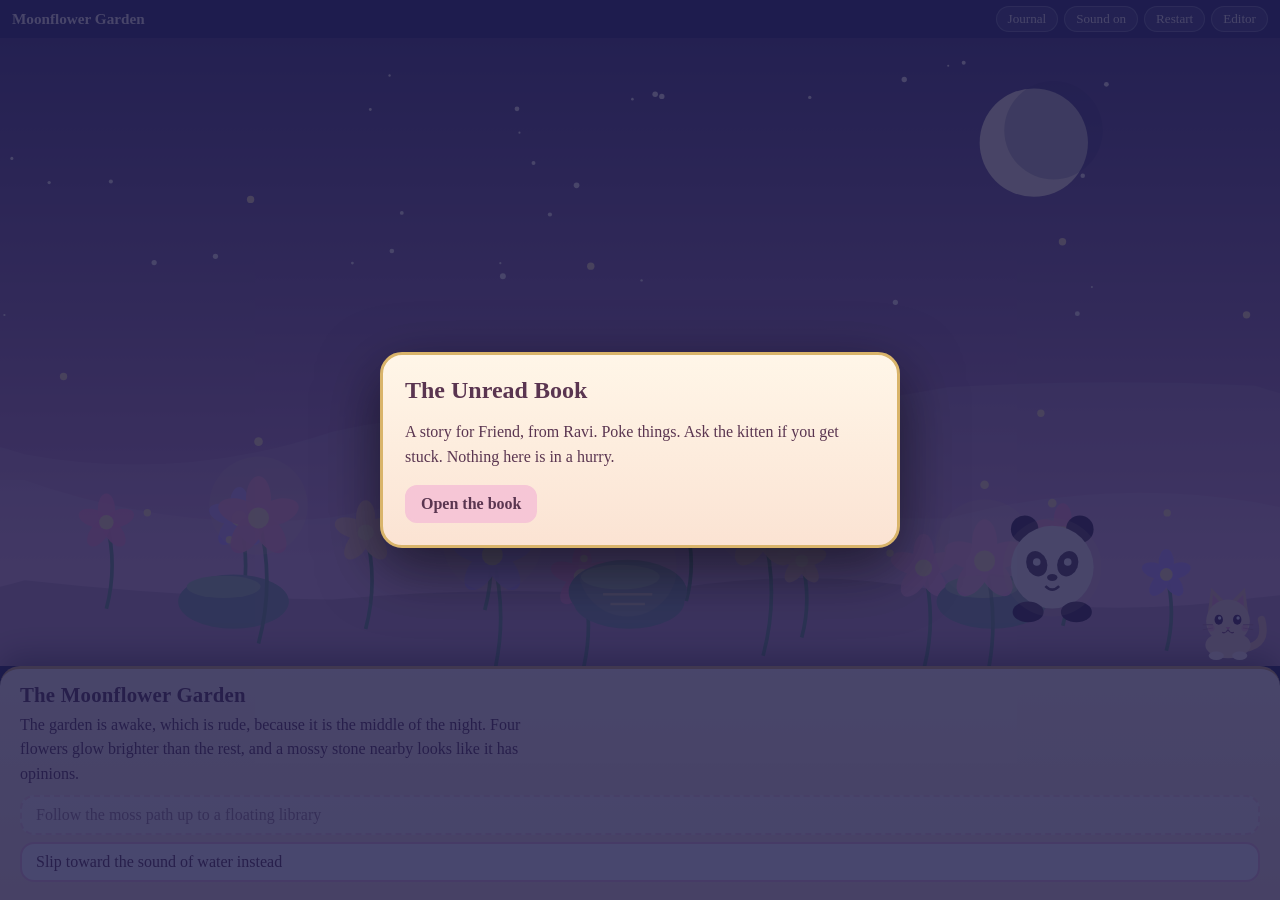
==== index.html @ 02d7fcb8 "Initial project upload" ====
<!doctype html>
<html lang="en">
<head>
<meta charset="utf-8">
<meta name="viewport" content="width=device-width,initial-scale=1,viewport-fit=cover">
<title>The Unread Book</title>
<link rel="stylesheet" href="style.css">
</head>
<body>
<div id="app">
  <div id="bar">
    <b id="wn"></b>
    <span><button id="bj">Journal</button><button id="bs">Sound on</button><button id="br">Restart</button><a href="editor.html">Editor</a></span>
  </div>
  <div id="scene">
    <div id="art"></div>
    <div id="kb" role="status"></div>
    <button id="kit" aria-label="Ask the kitten for a hint">
      <svg viewBox="0 0 100 100" aria-hidden="true">
        <g class="tail"><path d="M70 86Q98 82 90 52" stroke="#f1c9a5" stroke-width="9" fill="none" stroke-linecap="round"/></g>
        <g class="bd"><ellipse cx="50" cy="82" rx="27" ry="16" fill="#f7dcc0"/>
        <ellipse cx="36" cy="95" rx="9" ry="5" fill="#fff3e4"/><ellipse cx="64" cy="95" rx="9" ry="5" fill="#fff3e4"/></g>
        <path class="ear" d="M26 44L30 14L48 32ZM74 44L70 14L52 32Z" fill="#f1c9a5"/><path d="M31 36L32 22L41 32ZM69 36L68 22L59 32Z" fill="#f6a8c0"/>
        <circle cx="50" cy="54" r="26" fill="#f7dcc0"/>
        <g class="eye"><ellipse cx="39" cy="52" rx="5" ry="6" fill="#4a2c4f"/><circle class="pu" cx="40" cy="50" r="2" fill="#fff"/></g>
        <g class="eye"><ellipse cx="61" cy="52" rx="5" ry="6" fill="#4a2c4f"/><circle class="pu" cx="62" cy="50" r="2" fill="#fff"/></g>
        <path d="M47 61l3 3 3-3z" fill="#e88fb0"/><path d="M50 64q-3 5-7 3M50 64q3 5 7 3" stroke="#8a5a6e" fill="none" stroke-width="1.5"/>
        <path d="M20 58h12M20 64l12-2M80 58H68M80 64l-12-2" stroke="#b58a98" stroke-width="1.2"/>
        <circle cx="30" cy="62" r="4" fill="#f6a8c0" opacity=".6"/><circle cx="70" cy="62" r="4" fill="#f6a8c0" opacity=".6"/>
      </svg>
    </button>
  </div>
  <div id="panel">
    <h1 id="pt"></h1>
    <p id="px"></p>
    <p id="nar" aria-live="polite"></p>
    <div id="ch"></div>
  </div>
</div>
<div id="modal" hidden></div>
<div id="tr"></div>
<script src="story.js"></script>
<script src="engine.js"></script>
</body>
</html>
---- style.css ----
:root{--rose:#f6c6d6;--blush:#fde3ea;--cream:#fff6e8;--lav:#cdb8ee;--gold:#d9b46a;--ink:#5a3550;--night:#2b2a5e}
*{box-sizing:border-box}
html,body{height:100%;margin:0;overflow:hidden;background:var(--night);color:var(--ink);font-family:"Palatino Linotype",Palatino,"Book Antiqua",Georgia,serif}
button{font:inherit;color:inherit;cursor:pointer}
:focus-visible{outline:3px solid var(--gold);outline-offset:3px}
#app{height:100dvh;display:flex;flex-direction:column;position:relative}
#bar{display:flex;justify-content:space-between;align-items:center;gap:8px;padding:6px 12px;background:#2b2a5ecc;color:var(--cream);font-size:.95rem;z-index:5}
#bar span{display:flex;gap:6px;align-items:center}
#bar button,#bar a{background:#ffffff1f;border:1px solid #ffffff44;color:var(--cream);border-radius:999px;padding:4px 11px;font-size:.82rem;text-decoration:none}
#scene{flex:1;min-height:0;position:relative;overflow:hidden;background:linear-gradient(#2b2a5e,#d79ac0)}
#art,#art svg{position:absolute;inset:0;width:100%;height:100%}
#art svg{overflow:visible}
#panel{background:linear-gradient(var(--cream),#fbe3d3);border-top:3px solid var(--gold);border-radius:20px 20px 0 0;padding:14px 20px 18px;max-height:44vh;overflow:auto;box-shadow:0 -10px 30px #0006;position:relative;z-index:3}
#panel h1{margin:0 0 6px;font-size:1.3rem;font-weight:700;letter-spacing:.01em}
#px{margin:0 0 8px;line-height:1.55;max-width:68ch;animation:fadeup .8s both}
#nar{margin:6px 0;padding:8px 12px;border-left:4px solid var(--rose);background:#fff;border-radius:0 12px 12px 0;font-style:italic;min-height:0;white-space:pre-wrap}
#nar:empty{display:none}
#ch{display:flex;flex-direction:column;gap:7px;margin-top:8px}
.choice{text-align:left;background:#fff;border:2px solid var(--rose);border-radius:14px;padding:9px 14px;transition:transform .15s,border-color .15s}
.choice:hover{transform:translateX(4px);border-color:var(--gold)}
.choice.lock{opacity:.55;border-style:dashed}
/* objects */
.obj{cursor:pointer;outline:none}
.obj .g{transition:transform .3s,filter .3s;transform-box:fill-box;transform-origin:center}
.obj:hover .g,.obj:focus-visible .g{filter:drop-shadow(0 0 10px #ffe6a8);transform:scale(1.1)}
.obj .halo,.obj .cue{transform-box:fill-box;transform-origin:center}
.obj .cue{fill:#ffe6a8;animation:pulse 2.6s infinite}
.obj .halo{fill:#ffe6a8;opacity:.16;pointer-events:none;animation:halo 3s infinite ease-in-out}
.obj.used .cue,.obj.used .halo{display:none}
.obj.used .g{animation:bloom .8s}
.react .sw{animation-duration:.5s!important}
.react{animation:shake .5s}
/* ambient animation */
.tw{animation:tw 3s infinite ease-in-out}
.sw{transform-box:fill-box;transform-origin:50% 100%;animation:sway 4s infinite ease-in-out}
.bob{animation:bob 6s infinite ease-in-out}
.pg{animation:bob 5s infinite ease-in-out}
.ff{animation:ff 9s infinite ease-in-out}
.bf{transform-box:fill-box;transform-origin:center;animation:flap .5s infinite alternate ease-in-out}
.dd{transform-box:fill-box}
.bl{transform-box:fill-box;transform-origin:center;animation:blink 6s infinite}
.fs{animation:swim 7s infinite ease-in-out}
.rp{transform-box:fill-box;transform-origin:center;animation:rip 4s infinite}
.drift{animation:drift 30s infinite ease-in-out alternate}
.gl{animation:tw 2.4s infinite}
.tl{transform-box:fill-box;transform-origin:0 100%;animation:sway 3s infinite}
.peek{animation:peek 12s infinite ease-in-out}
/* kitten */
#kit{position:absolute;right:10px;bottom:6px;width:84px;height:84px;background:none;border:0;padding:0;z-index:4}
#kit svg{width:100%;height:100%;overflow:visible}
#kit .tail{transform-box:fill-box;transform-origin:0 100%;animation:sway 2.4s infinite ease-in-out}
#kit .bd{transform-box:fill-box;transform-origin:50% 100%;animation:breathe 3.4s infinite ease-in-out}
#kit .eye{transform-box:fill-box;transform-origin:center;animation:blink 5s infinite}
#kit .pu{transform:translate(var(--px,0),var(--py,0));transition:transform .2s}
#kit.sleep .eye{transform:scaleY(.12);animation:none}
#kit.sleep .tail{animation-duration:6s}
#kit.hop{animation:hop .6s}
#kit.happy .tail{animation-duration:.35s}
#kb{position:absolute;right:98px;bottom:18px;max-width:min(300px,62vw);background:#fff;border:2px solid var(--rose);border-radius:16px 16px 4px 16px;padding:9px 13px;font-size:.92rem;line-height:1.4;z-index:4;opacity:0;transform:translateY(8px);pointer-events:none;transition:.3s;box-shadow:0 6px 20px #0003}
#kb.on{opacity:1;transform:none}
/* modal */
#modal{position:fixed;inset:0;background:#1b1a4acc;display:flex;align-items:center;justify-content:center;z-index:20;padding:16px}
#modal[hidden]{display:none}
.card{background:linear-gradient(var(--cream),#fbe3d3);border:3px solid var(--gold);border-radius:22px;padding:22px;max-width:520px;width:100%;max-height:86vh;overflow:auto;box-shadow:0 20px 60px #0008;animation:fadeup .5s both}
.card h2{margin:0 0 10px}
.card p{line-height:1.55;white-space:pre-wrap}
.card input{width:100%;font:inherit;padding:10px;border:2px solid var(--rose);border-radius:12px;margin:6px 0}
.card .row{display:flex;gap:8px;flex-wrap:wrap;margin-top:8px}
.card button{background:#fff;border:2px solid var(--rose);border-radius:12px;padding:8px 14px}
.card button.pri{background:var(--rose);font-weight:700}
.card .pick{background:var(--blush)}
.shake{animation:shake .4s}
.cl{padding:5px 0;border-bottom:1px dashed var(--rose)}
#tr{position:fixed;inset:0;z-index:30;pointer-events:none;display:none}
#tr .pt{position:absolute;width:26px;height:14px;border-radius:70% 0 70% 0;opacity:.9}
#kit .ear{transform-box:fill-box;transform-origin:50% 100%}
#kit.twitch .ear{animation:twitch .3s 3}
#kit.stretch svg{animation:stretch 1.2s}
#kit.look .pu{transform:translate(-3px,-1px)}
#kit.walk{animation:walk 1.1s ease-out}
#kit[data-w=pond] .tail{animation-duration:.9s}
#kit[data-w=observatory] .eye{transform:scale(1.12)}
@keyframes twitch{50%{transform:rotate(-9deg)}}
@keyframes stretch{40%,60%{transform:scale(1.15,.85) translateY(6px)}}
@keyframes walk{from{transform:translateX(170px)}60%{transform:translateX(30px) translateY(-6px)}}
@keyframes halo{50%{opacity:.34;transform:scale(1.12)}}
@keyframes tw{50%{opacity:.25}}
@keyframes sway{50%{transform:rotate(4deg)}0%,100%{transform:rotate(-4deg)}}
@keyframes bob{50%{transform:translateY(-12px)}}
@keyframes ff{0%,100%{transform:translate(0,0)}33%{transform:translate(30px,-26px)}66%{transform:translate(-24px,-10px)}}
@keyframes flap{to{transform:scaleX(.55)}}
@keyframes blink{0%,92%,100%{transform:scaleY(1)}95%{transform:scaleY(.1)}}
@keyframes swim{50%{transform:translateX(70px) scaleX(1)}25%{transform:translateX(35px) rotate(4deg)}75%{transform:translateX(35px) rotate(-4deg)}}
@keyframes rip{0%{transform:scale(.3);opacity:.9}100%{transform:scale(2.2);opacity:0}}
@keyframes drift{to{transform:translateX(90px)}}
@keyframes peek{0%,60%,100%{transform:translateY(40px)}70%,90%{transform:none}}
@keyframes breathe{50%{transform:scaleY(1.04)}}
@keyframes hop{40%{transform:translateY(-22px)}}
@keyframes pulse{50%{opacity:.2;transform:translateY(-4px)}}
@keyframes bloom{40%{transform:scale(1.35)}}
@keyframes shake{25%{transform:translateX(-6px)}75%{transform:translateX(6px)}}
@keyframes fadeup{from{opacity:0;transform:translateY(10px)}}
@media(max-width:600px){#panel{padding:12px 14px 16px}#kit{width:70px;height:70px}#kb{right:auto;left:10px;bottom:auto;top:10px;max-width:calc(100% - 20px)}}
@media(prefers-reduced-motion:reduce){*,*::before,*::after{animation:none!important;transition:none!important}}
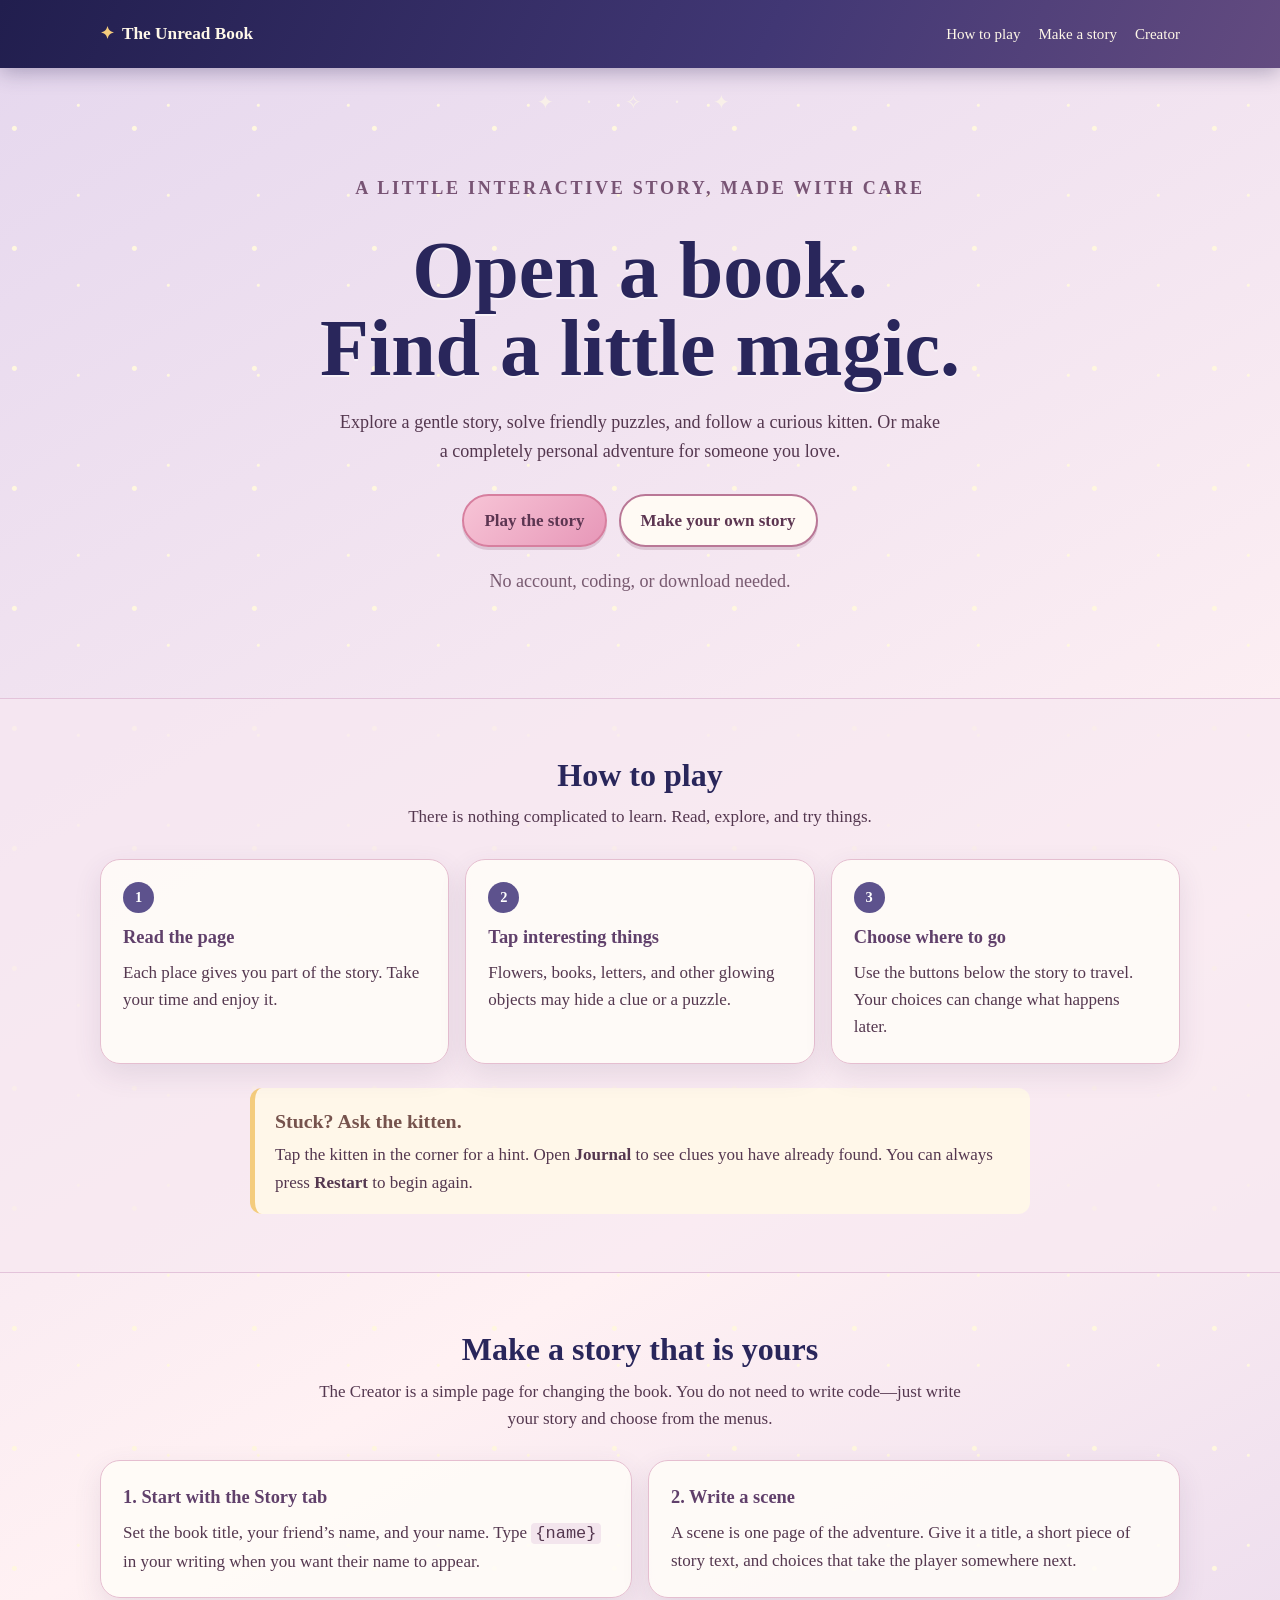
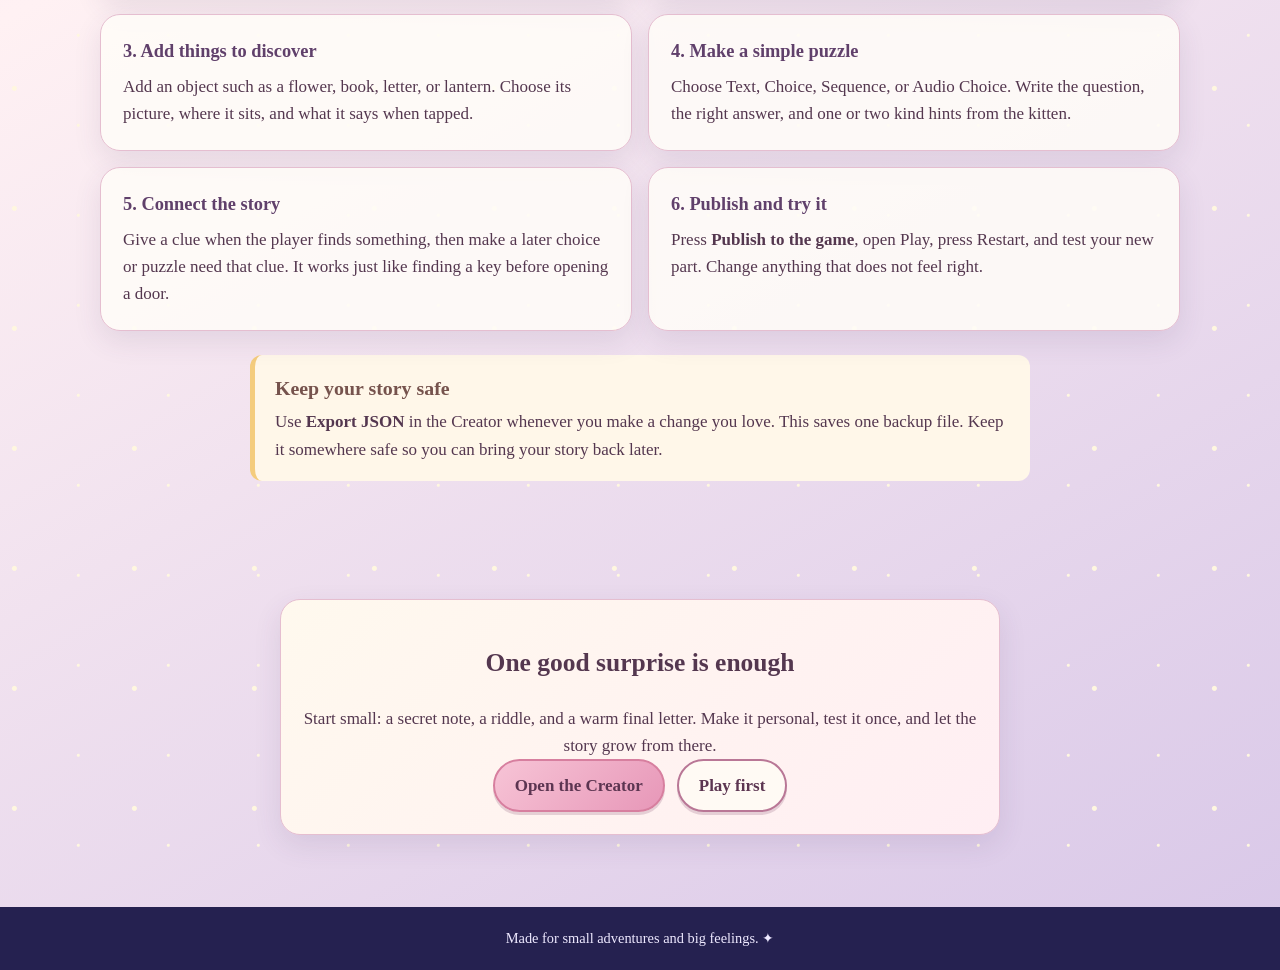
==== commit 5f4a6f48: "Add player and story creator landing guide" ====
--- a/index.html
+++ b/index.html
@@ -1,45 +1,11 @@
 <!doctype html>
-<html lang="en">
-<head>
-<meta charset="utf-8">
-<meta name="viewport" content="width=device-width,initial-scale=1,viewport-fit=cover">
-<title>The Unread Book</title>
-<link rel="stylesheet" href="style.css">
-</head>
+<html lang="en"><head><meta charset="utf-8"><meta name="viewport" content="width=device-width,initial-scale=1"><title>The Unread Book</title><link rel="stylesheet" href="landing.css"></head>
 <body>
-<div id="app">
-  <div id="bar">
-    <b id="wn"></b>
-    <span><button id="bj">Journal</button><button id="bs">Sound on</button><button id="br">Restart</button><a href="editor.html">Editor</a></span>
-  </div>
-  <div id="scene">
-    <div id="art"></div>
-    <div id="kb" role="status"></div>
-    <button id="kit" aria-label="Ask the kitten for a hint">
-      <svg viewBox="0 0 100 100" aria-hidden="true">
-        <g class="tail"><path d="M70 86Q98 82 90 52" stroke="#f1c9a5" stroke-width="9" fill="none" stroke-linecap="round"/></g>
-        <g class="bd"><ellipse cx="50" cy="82" rx="27" ry="16" fill="#f7dcc0"/>
-        <ellipse cx="36" cy="95" rx="9" ry="5" fill="#fff3e4"/><ellipse cx="64" cy="95" rx="9" ry="5" fill="#fff3e4"/></g>
-        <path class="ear" d="M26 44L30 14L48 32ZM74 44L70 14L52 32Z" fill="#f1c9a5"/><path d="M31 36L32 22L41 32ZM69 36L68 22L59 32Z" fill="#f6a8c0"/>
-        <circle cx="50" cy="54" r="26" fill="#f7dcc0"/>
-        <g class="eye"><ellipse cx="39" cy="52" rx="5" ry="6" fill="#4a2c4f"/><circle class="pu" cx="40" cy="50" r="2" fill="#fff"/></g>
-        <g class="eye"><ellipse cx="61" cy="52" rx="5" ry="6" fill="#4a2c4f"/><circle class="pu" cx="62" cy="50" r="2" fill="#fff"/></g>
-        <path d="M47 61l3 3 3-3z" fill="#e88fb0"/><path d="M50 64q-3 5-7 3M50 64q3 5 7 3" stroke="#8a5a6e" fill="none" stroke-width="1.5"/>
-        <path d="M20 58h12M20 64l12-2M80 58H68M80 64l-12-2" stroke="#b58a98" stroke-width="1.2"/>
-        <circle cx="30" cy="62" r="4" fill="#f6a8c0" opacity=".6"/><circle cx="70" cy="62" r="4" fill="#f6a8c0" opacity=".6"/>
-      </svg>
-    </button>
-  </div>
-  <div id="panel">
-    <h1 id="pt"></h1>
-    <p id="px"></p>
-    <p id="nar" aria-live="polite"></p>
-    <div id="ch"></div>
-  </div>
-</div>
-<div id="modal" hidden></div>
-<div id="tr"></div>
-<script src="story.js"></script>
-<script src="engine.js"></script>
-</body>
-</html>
+<header class="top"><nav class="nav wrap"><a class="brand" href="index.html">The Unread Book</a><div class="navlinks"><a href="#play">How to play</a><a href="#create">Make a story</a><a href="editor.html">Creator</a></div></nav></header>
+<main>
+<section class="hero wrap"><p class="eyebrow">A little interactive story, made with care</p><h1>Open a book.<br>Find a little magic.</h1><p>Explore a gentle story, solve friendly puzzles, and follow a curious kitten. Or make a completely personal adventure for someone you love.</p><div class="actions"><a class="btn primary" href="play.html">Play the story</a><a class="btn" href="editor.html">Make your own story</a></div><p class="hero-note">No account, coding, or download needed.</p></section>
+<section class="section tint" id="play"><div class="wrap"><h2>How to play</h2><p class="intro">There is nothing complicated to learn. Read, explore, and try things.</p><div class="steps"><article class="card"><span class="number">1</span><h3>Read the page</h3><p>Each place gives you part of the story. Take your time and enjoy it.</p></article><article class="card"><span class="number">2</span><h3>Tap interesting things</h3><p>Flowers, books, letters, and other glowing objects may hide a clue or a puzzle.</p></article><article class="card"><span class="number">3</span><h3>Choose where to go</h3><p>Use the buttons below the story to travel. Your choices can change what happens later.</p></article></div><div class="how"><h3>Stuck? Ask the kitten.</h3><p>Tap the kitten in the corner for a hint. Open <strong>Journal</strong> to see clues you have already found. You can always press <strong>Restart</strong> to begin again.</p></div></div></section>
+<section class="section" id="create"><div class="wrap"><h2>Make a story that is yours</h2><p class="intro">The Creator is a simple page for changing the book. You do not need to write code—just write your story and choose from the menus.</p><div class="cards"><article class="card"><h3>1. Start with the Story tab</h3><p>Set the book title, your friend’s name, and your name. Type <code>{name}</code> in your writing when you want their name to appear.</p></article><article class="card"><h3>2. Write a scene</h3><p>A scene is one page of the adventure. Give it a title, a short piece of story text, and choices that take the player somewhere next.</p></article><article class="card"><h3>3. Add things to discover</h3><p>Add an object such as a flower, book, letter, or lantern. Choose its picture, where it sits, and what it says when tapped.</p></article><article class="card"><h3>4. Make a simple puzzle</h3><p>Choose Text, Choice, Sequence, or Audio Choice. Write the question, the right answer, and one or two kind hints from the kitten.</p></article><article class="card"><h3>5. Connect the story</h3><p>Give a clue when the player finds something, then make a later choice or puzzle need that clue. It works just like finding a key before opening a door.</p></article><article class="card"><h3>6. Publish and try it</h3><p>Press <strong>Publish to the game</strong>, open Play, press Restart, and test your new part. Change anything that does not feel right.</p></article></div><div class="how"><h3>Keep your story safe</h3><p>Use <strong>Export JSON</strong> in the Creator whenever you make a change you love. This saves one backup file. Keep it somewhere safe so you can bring your story back later.</p></div></div></section>
+<section class="callout"><div class="wrap"><div class="card"><h2>One good surprise is enough</h2><p>Start small: a secret note, a riddle, and a warm final letter. Make it personal, test it once, and let the story grow from there.</p><p class="actions"><a class="btn primary" href="editor.html">Open the Creator</a><a class="btn" href="play.html">Play first</a></p></div></div></section>
+</main><footer>Made for small adventures and big feelings. ✦</footer>
+</body></html>
--- a/landing.css
+++ b/landing.css
@@ -0,0 +1 @@
+:root{--night:#29265b;--violet:#5a4d8a;--ink:#54374f;--cream:#fff9ed;--blush:#f9dce7;--rose:#e89db8;--gold:#f4cc7d;--lav:#e6daf4}*{box-sizing:border-box}html{scroll-behavior:smooth}body{margin:0;color:var(--ink);font:17px/1.6 Georgia,"Times New Roman",serif;background:radial-gradient(circle at 12% 7%,#fff7df 0 2px,transparent 3px),radial-gradient(circle at 87% 17%,#fff7df 0 1px,transparent 2px),linear-gradient(150deg,#e5d7ee,#fff1f3 49%,#d8c7e8);background-size:120px 120px,90px 90px,auto}.wrap{width:min(1080px,calc(100% - 32px));margin:auto}.top{background:linear-gradient(115deg,#211e4e,#413774 60%,#634b80);color:var(--cream);box-shadow:0 4px 20px #2d265455}.nav{min-height:68px;display:flex;gap:18px;align-items:center;justify-content:space-between}.brand{color:#fff8e8;text-decoration:none;font-size:1.08rem;font-weight:bold}.brand::before{content:"✦";color:var(--gold);margin-right:8px}.navlinks{display:flex;gap:18px;align-items:center}.navlinks a{color:#fff8e8;text-decoration:none;font-size:.94rem}.navlinks a:hover{text-decoration:underline}.hero{padding:86px 0 74px;text-align:center;position:relative;overflow:hidden}.hero::before{content:"✦  ·  ✧  ·  ✦";position:absolute;top:18px;left:0;right:0;color:#fff9e6aa;letter-spacing:14px;font-size:1.25rem}.eyebrow{font-size:.85rem;font-weight:bold;text-transform:uppercase;letter-spacing:.15em;color:#785474;margin:0 0 10px}.hero h1{font-size:clamp(2.6rem,8vw,5rem);line-height:.98;margin:0;color:var(--night);text-shadow:0 2px #fff8}.hero p{width:min(610px,100%);margin:20px auto 28px;font-size:1.13rem}.actions{display:flex;gap:12px;justify-content:center;flex-wrap:wrap}.btn{display:inline-block;border:2px solid #b97796;background:#fffaf4;border-radius:999px;padding:11px 20px;color:#5c3551;text-decoration:none;font-weight:bold;box-shadow:0 3px 0 #97637f40;transition:.18s}.btn:hover{transform:translateY(-2px);box-shadow:0 7px 16px #59365633}.btn.primary{background:linear-gradient(135deg,#f7c4d6,#e797b8);border-color:#d77f9f}.hero-note{margin:22px 0 0;font-size:.91rem;color:#785a70}.section{padding:58px 0}.section h2{text-align:center;font-size:2rem;line-height:1.15;margin:0 0 10px;color:var(--night)}.intro{text-align:center;max-width:660px;margin:0 auto 28px}.steps,.cards{display:grid;gap:16px}.steps{grid-template-columns:repeat(3,1fr)}.cards{grid-template-columns:repeat(2,1fr)}.card{background:#fffdf9db;border:1px solid #e5bed0;border-radius:20px;padding:22px;box-shadow:0 10px 28px #4a33611c}.card h3{color:#60406b;margin:0 0 7px;font-size:1.15rem}.card p{margin:0}.number{display:inline-grid;place-items:center;width:31px;height:31px;margin-bottom:10px;border-radius:50%;background:#5d528d;color:#fff;font-size:.9rem;font-weight:bold}.tint{background:#f7e9f1a8;border-block:1px solid #e3c3da}.how{background:#fff7e9;border-left:5px solid var(--gold);border-radius:12px;padding:18px 20px;max-width:780px;margin:24px auto 0}.how h3{margin:0 0 4px;color:#76534d}.how p{margin:0}.callout{padding:60px 0 72px;text-align:center}.callout .card{max-width:720px;margin:auto;background:linear-gradient(135deg,#fff9ee,#ffeef3)}footer{background:#252150;color:#eee9ff;text-align:center;padding:20px;font-size:.9rem}code{background:#f3e5ed;padding:1px 4px;border-radius:4px}@media(max-width:680px){body{font-size:16px}.nav{min-height:62px}.navlinks{gap:12px}.hero{padding:64px 0 55px}.hero::before{display:none}.steps,.cards{grid-template-columns:1fr}.section{padding:42px 0}.card{padding:18px}.navlinks a:last-child{display:none}}
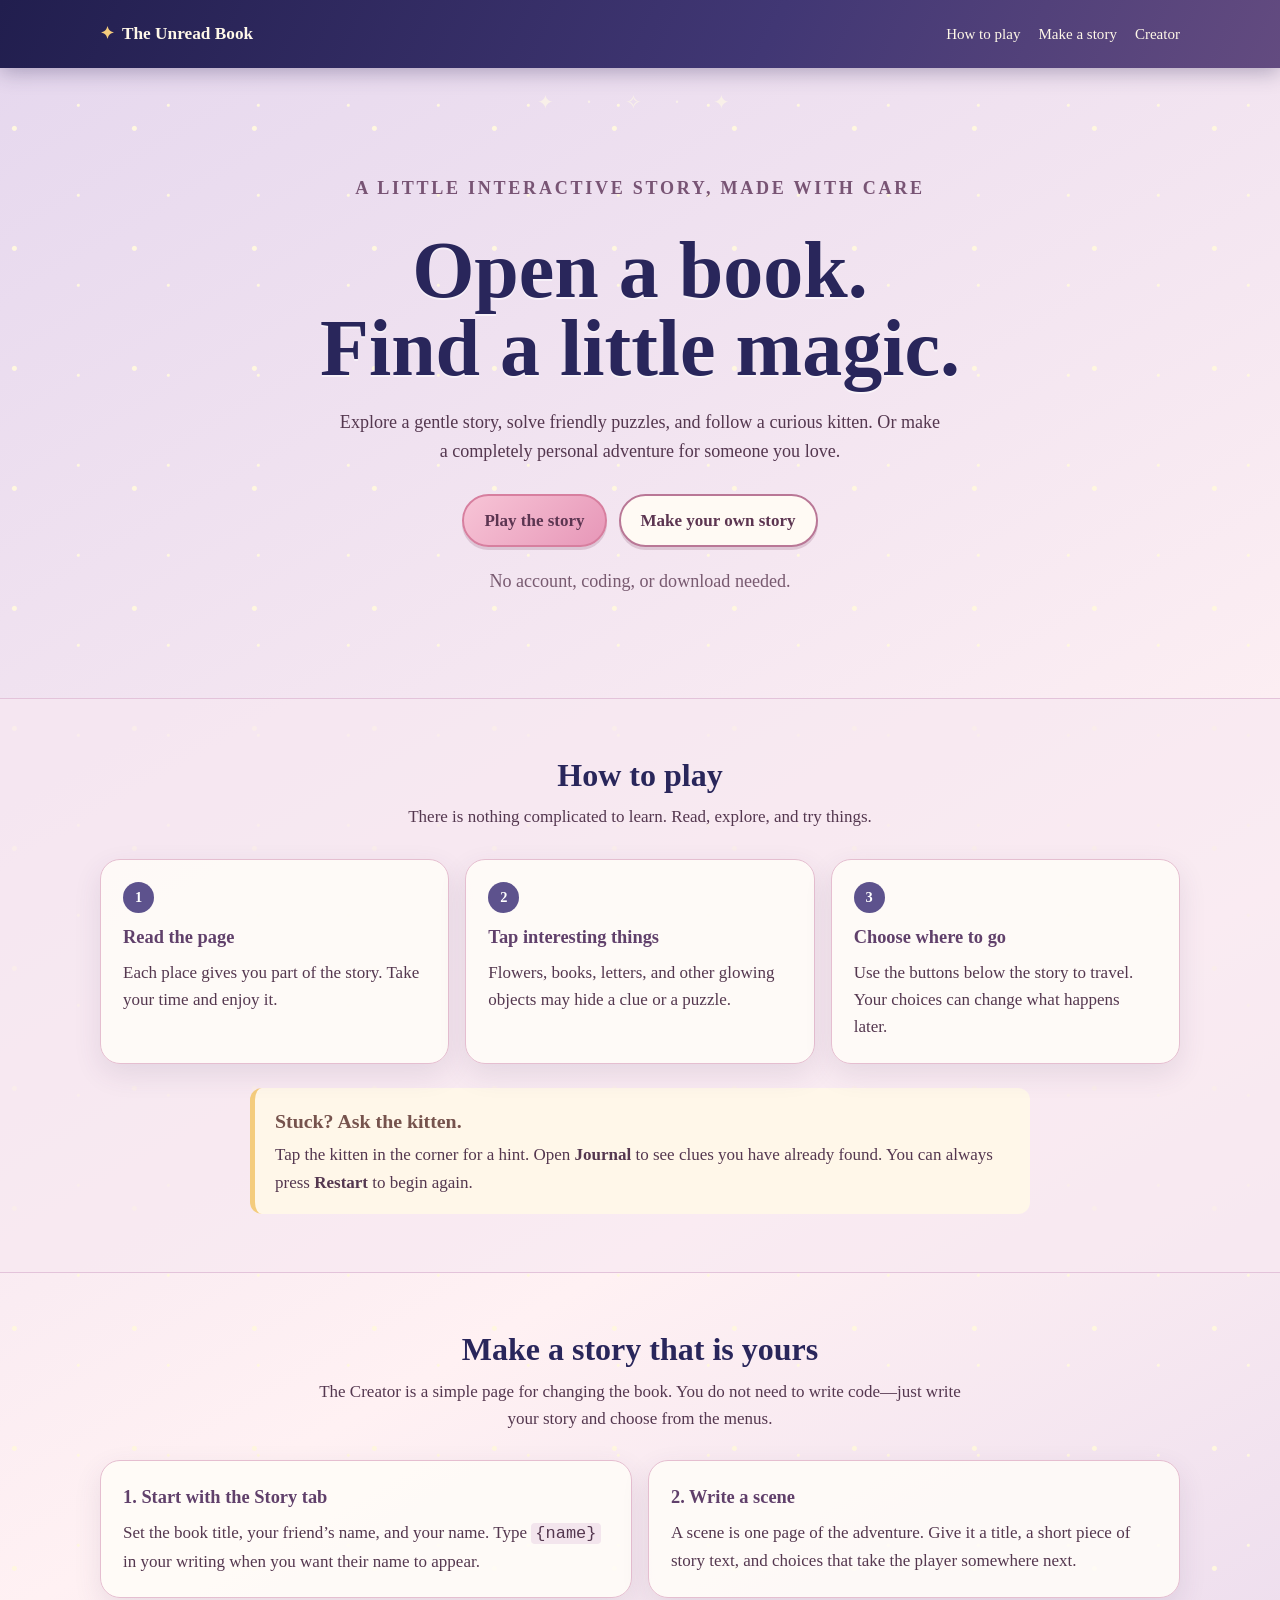
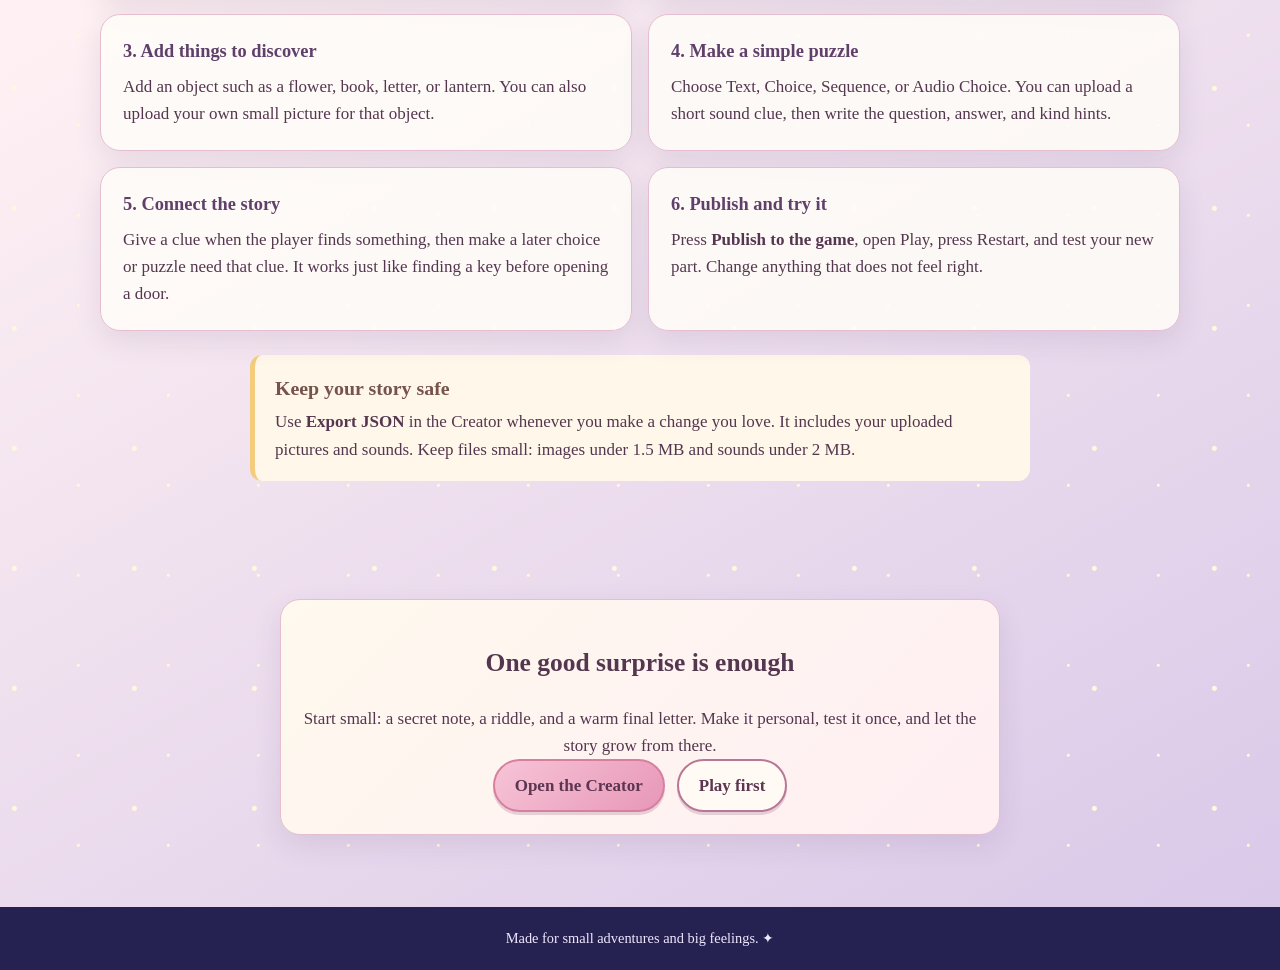
==== commit 1ed3a127: "Add custom puzzle audio and object image uploads" ====
--- a/index.html
+++ b/index.html
@@ -5,7 +5,7 @@
 <main>
 <section class="hero wrap"><p class="eyebrow">A little interactive story, made with care</p><h1>Open a book.<br>Find a little magic.</h1><p>Explore a gentle story, solve friendly puzzles, and follow a curious kitten. Or make a completely personal adventure for someone you love.</p><div class="actions"><a class="btn primary" href="play.html">Play the story</a><a class="btn" href="editor.html">Make your own story</a></div><p class="hero-note">No account, coding, or download needed.</p></section>
 <section class="section tint" id="play"><div class="wrap"><h2>How to play</h2><p class="intro">There is nothing complicated to learn. Read, explore, and try things.</p><div class="steps"><article class="card"><span class="number">1</span><h3>Read the page</h3><p>Each place gives you part of the story. Take your time and enjoy it.</p></article><article class="card"><span class="number">2</span><h3>Tap interesting things</h3><p>Flowers, books, letters, and other glowing objects may hide a clue or a puzzle.</p></article><article class="card"><span class="number">3</span><h3>Choose where to go</h3><p>Use the buttons below the story to travel. Your choices can change what happens later.</p></article></div><div class="how"><h3>Stuck? Ask the kitten.</h3><p>Tap the kitten in the corner for a hint. Open <strong>Journal</strong> to see clues you have already found. You can always press <strong>Restart</strong> to begin again.</p></div></div></section>
-<section class="section" id="create"><div class="wrap"><h2>Make a story that is yours</h2><p class="intro">The Creator is a simple page for changing the book. You do not need to write code—just write your story and choose from the menus.</p><div class="cards"><article class="card"><h3>1. Start with the Story tab</h3><p>Set the book title, your friend’s name, and your name. Type <code>{name}</code> in your writing when you want their name to appear.</p></article><article class="card"><h3>2. Write a scene</h3><p>A scene is one page of the adventure. Give it a title, a short piece of story text, and choices that take the player somewhere next.</p></article><article class="card"><h3>3. Add things to discover</h3><p>Add an object such as a flower, book, letter, or lantern. Choose its picture, where it sits, and what it says when tapped.</p></article><article class="card"><h3>4. Make a simple puzzle</h3><p>Choose Text, Choice, Sequence, or Audio Choice. Write the question, the right answer, and one or two kind hints from the kitten.</p></article><article class="card"><h3>5. Connect the story</h3><p>Give a clue when the player finds something, then make a later choice or puzzle need that clue. It works just like finding a key before opening a door.</p></article><article class="card"><h3>6. Publish and try it</h3><p>Press <strong>Publish to the game</strong>, open Play, press Restart, and test your new part. Change anything that does not feel right.</p></article></div><div class="how"><h3>Keep your story safe</h3><p>Use <strong>Export JSON</strong> in the Creator whenever you make a change you love. This saves one backup file. Keep it somewhere safe so you can bring your story back later.</p></div></div></section>
+<section class="section" id="create"><div class="wrap"><h2>Make a story that is yours</h2><p class="intro">The Creator is a simple page for changing the book. You do not need to write code—just write your story and choose from the menus.</p><div class="cards"><article class="card"><h3>1. Start with the Story tab</h3><p>Set the book title, your friend’s name, and your name. Type <code>{name}</code> in your writing when you want their name to appear.</p></article><article class="card"><h3>2. Write a scene</h3><p>A scene is one page of the adventure. Give it a title, a short piece of story text, and choices that take the player somewhere next.</p></article><article class="card"><h3>3. Add things to discover</h3><p>Add an object such as a flower, book, letter, or lantern. You can also upload your own small picture for that object.</p></article><article class="card"><h3>4. Make a simple puzzle</h3><p>Choose Text, Choice, Sequence, or Audio Choice. You can upload a short sound clue, then write the question, answer, and kind hints.</p></article><article class="card"><h3>5. Connect the story</h3><p>Give a clue when the player finds something, then make a later choice or puzzle need that clue. It works just like finding a key before opening a door.</p></article><article class="card"><h3>6. Publish and try it</h3><p>Press <strong>Publish to the game</strong>, open Play, press Restart, and test your new part. Change anything that does not feel right.</p></article></div><div class="how"><h3>Keep your story safe</h3><p>Use <strong>Export JSON</strong> in the Creator whenever you make a change you love. It includes your uploaded pictures and sounds. Keep files small: images under 1.5 MB and sounds under 2 MB.</p></div></div></section>
 <section class="callout"><div class="wrap"><div class="card"><h2>One good surprise is enough</h2><p>Start small: a secret note, a riddle, and a warm final letter. Make it personal, test it once, and let the story grow from there.</p><p class="actions"><a class="btn primary" href="editor.html">Open the Creator</a><a class="btn" href="play.html">Play first</a></p></div></div></section>
 </main><footer>Made for small adventures and big feelings. ✦</footer>
 </body></html>
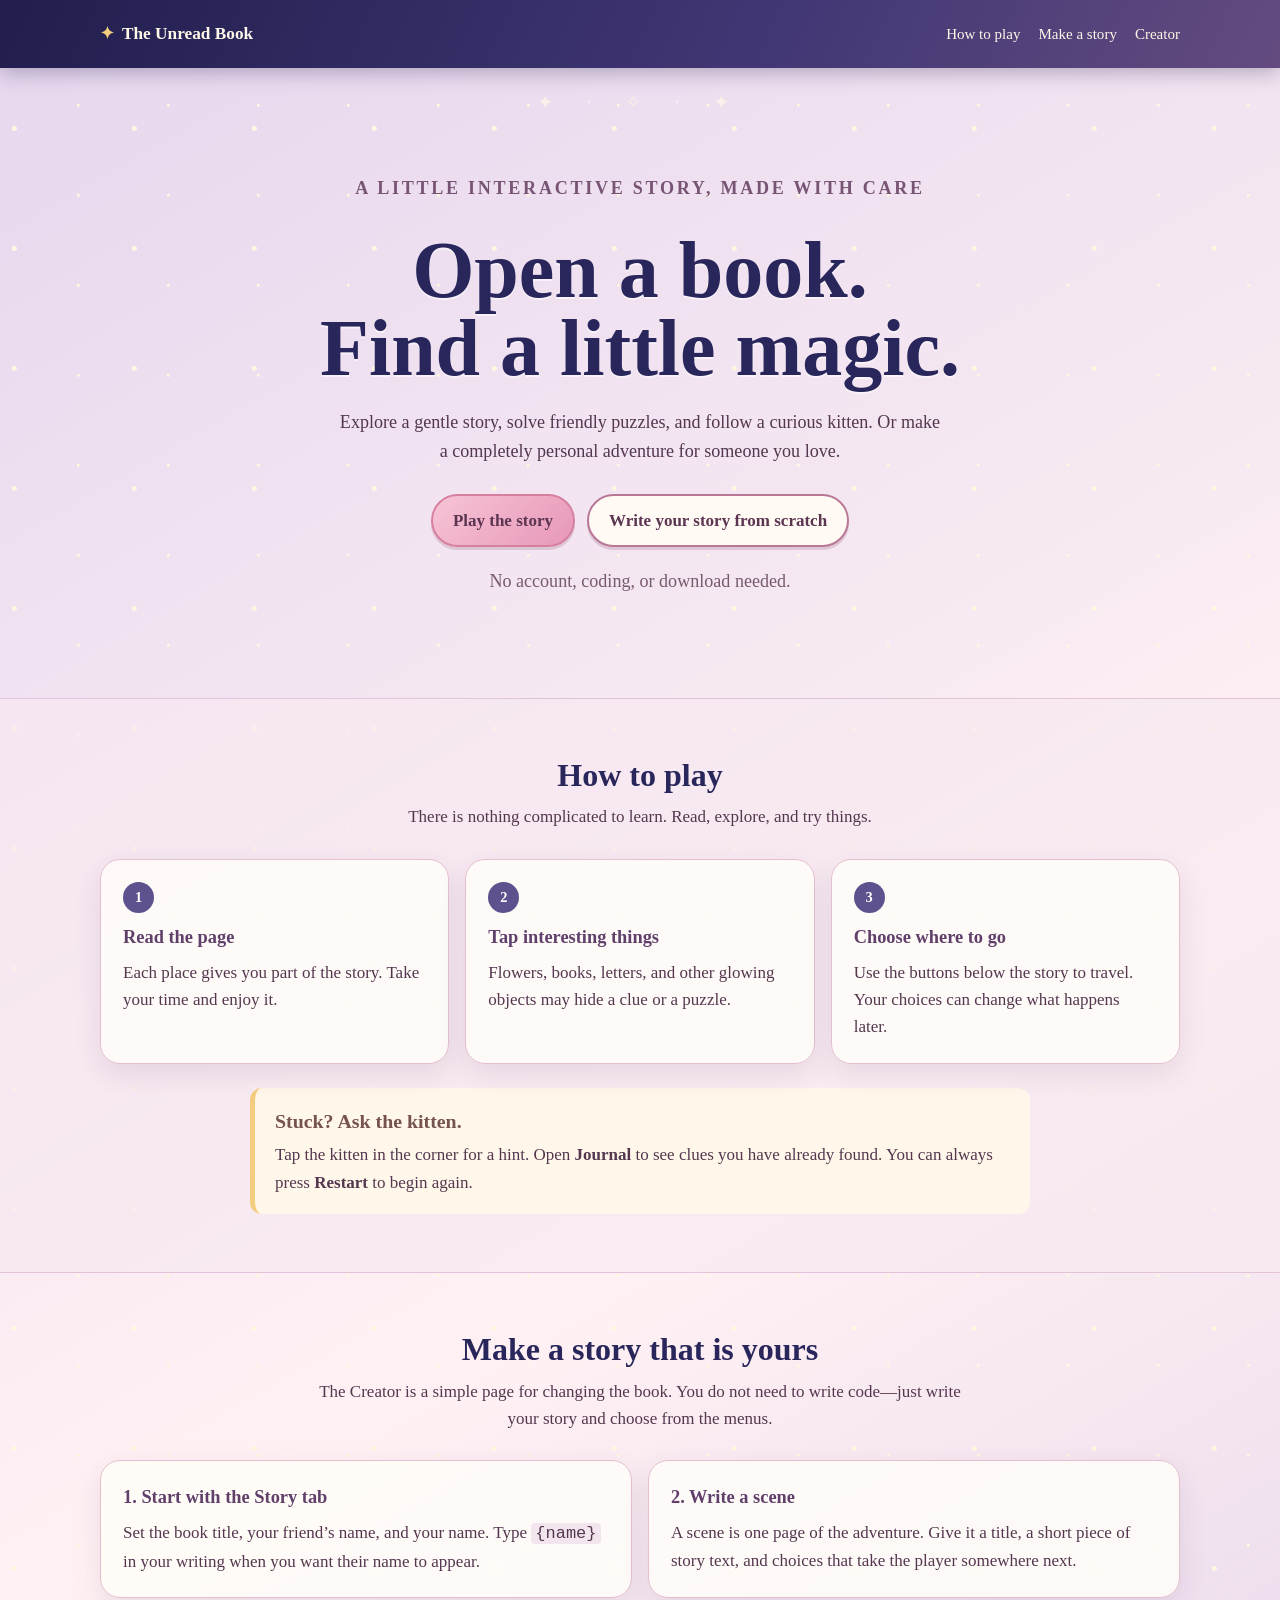
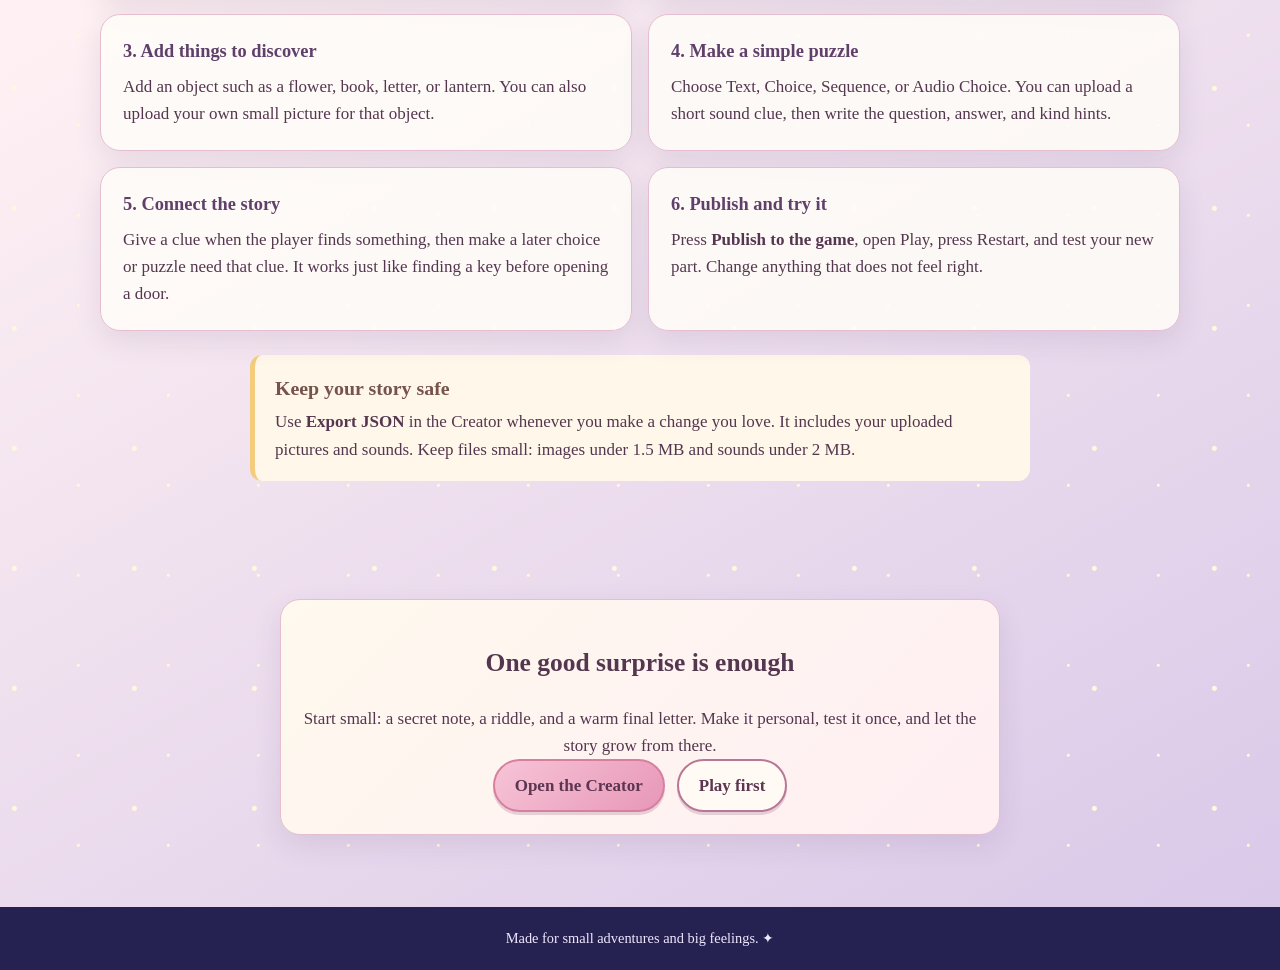
==== commit d8f57ab6: "Add blank story creator entry point" ====
--- a/index.html
+++ b/index.html
@@ -3,7 +3,7 @@
 <body>
 <header class="top"><nav class="nav wrap"><a class="brand" href="index.html">The Unread Book</a><div class="navlinks"><a href="#play">How to play</a><a href="#create">Make a story</a><a href="editor.html">Creator</a></div></nav></header>
 <main>
-<section class="hero wrap"><p class="eyebrow">A little interactive story, made with care</p><h1>Open a book.<br>Find a little magic.</h1><p>Explore a gentle story, solve friendly puzzles, and follow a curious kitten. Or make a completely personal adventure for someone you love.</p><div class="actions"><a class="btn primary" href="play.html">Play the story</a><a class="btn" href="editor.html">Make your own story</a></div><p class="hero-note">No account, coding, or download needed.</p></section>
+<section class="hero wrap"><p class="eyebrow">A little interactive story, made with care</p><h1>Open a book.<br>Find a little magic.</h1><p>Explore a gentle story, solve friendly puzzles, and follow a curious kitten. Or make a completely personal adventure for someone you love.</p><div class="actions"><a class="btn primary" href="play.html">Play the story</a><a class="btn" href="editor.html?new=1">Write your story from scratch</a></div><p class="hero-note">No account, coding, or download needed.</p></section>
 <section class="section tint" id="play"><div class="wrap"><h2>How to play</h2><p class="intro">There is nothing complicated to learn. Read, explore, and try things.</p><div class="steps"><article class="card"><span class="number">1</span><h3>Read the page</h3><p>Each place gives you part of the story. Take your time and enjoy it.</p></article><article class="card"><span class="number">2</span><h3>Tap interesting things</h3><p>Flowers, books, letters, and other glowing objects may hide a clue or a puzzle.</p></article><article class="card"><span class="number">3</span><h3>Choose where to go</h3><p>Use the buttons below the story to travel. Your choices can change what happens later.</p></article></div><div class="how"><h3>Stuck? Ask the kitten.</h3><p>Tap the kitten in the corner for a hint. Open <strong>Journal</strong> to see clues you have already found. You can always press <strong>Restart</strong> to begin again.</p></div></div></section>
 <section class="section" id="create"><div class="wrap"><h2>Make a story that is yours</h2><p class="intro">The Creator is a simple page for changing the book. You do not need to write code—just write your story and choose from the menus.</p><div class="cards"><article class="card"><h3>1. Start with the Story tab</h3><p>Set the book title, your friend’s name, and your name. Type <code>{name}</code> in your writing when you want their name to appear.</p></article><article class="card"><h3>2. Write a scene</h3><p>A scene is one page of the adventure. Give it a title, a short piece of story text, and choices that take the player somewhere next.</p></article><article class="card"><h3>3. Add things to discover</h3><p>Add an object such as a flower, book, letter, or lantern. You can also upload your own small picture for that object.</p></article><article class="card"><h3>4. Make a simple puzzle</h3><p>Choose Text, Choice, Sequence, or Audio Choice. You can upload a short sound clue, then write the question, answer, and kind hints.</p></article><article class="card"><h3>5. Connect the story</h3><p>Give a clue when the player finds something, then make a later choice or puzzle need that clue. It works just like finding a key before opening a door.</p></article><article class="card"><h3>6. Publish and try it</h3><p>Press <strong>Publish to the game</strong>, open Play, press Restart, and test your new part. Change anything that does not feel right.</p></article></div><div class="how"><h3>Keep your story safe</h3><p>Use <strong>Export JSON</strong> in the Creator whenever you make a change you love. It includes your uploaded pictures and sounds. Keep files small: images under 1.5 MB and sounds under 2 MB.</p></div></div></section>
 <section class="callout"><div class="wrap"><div class="card"><h2>One good surprise is enough</h2><p>Start small: a secret note, a riddle, and a warm final letter. Make it personal, test it once, and let the story grow from there.</p><p class="actions"><a class="btn primary" href="editor.html">Open the Creator</a><a class="btn" href="play.html">Play first</a></p></div></div></section>
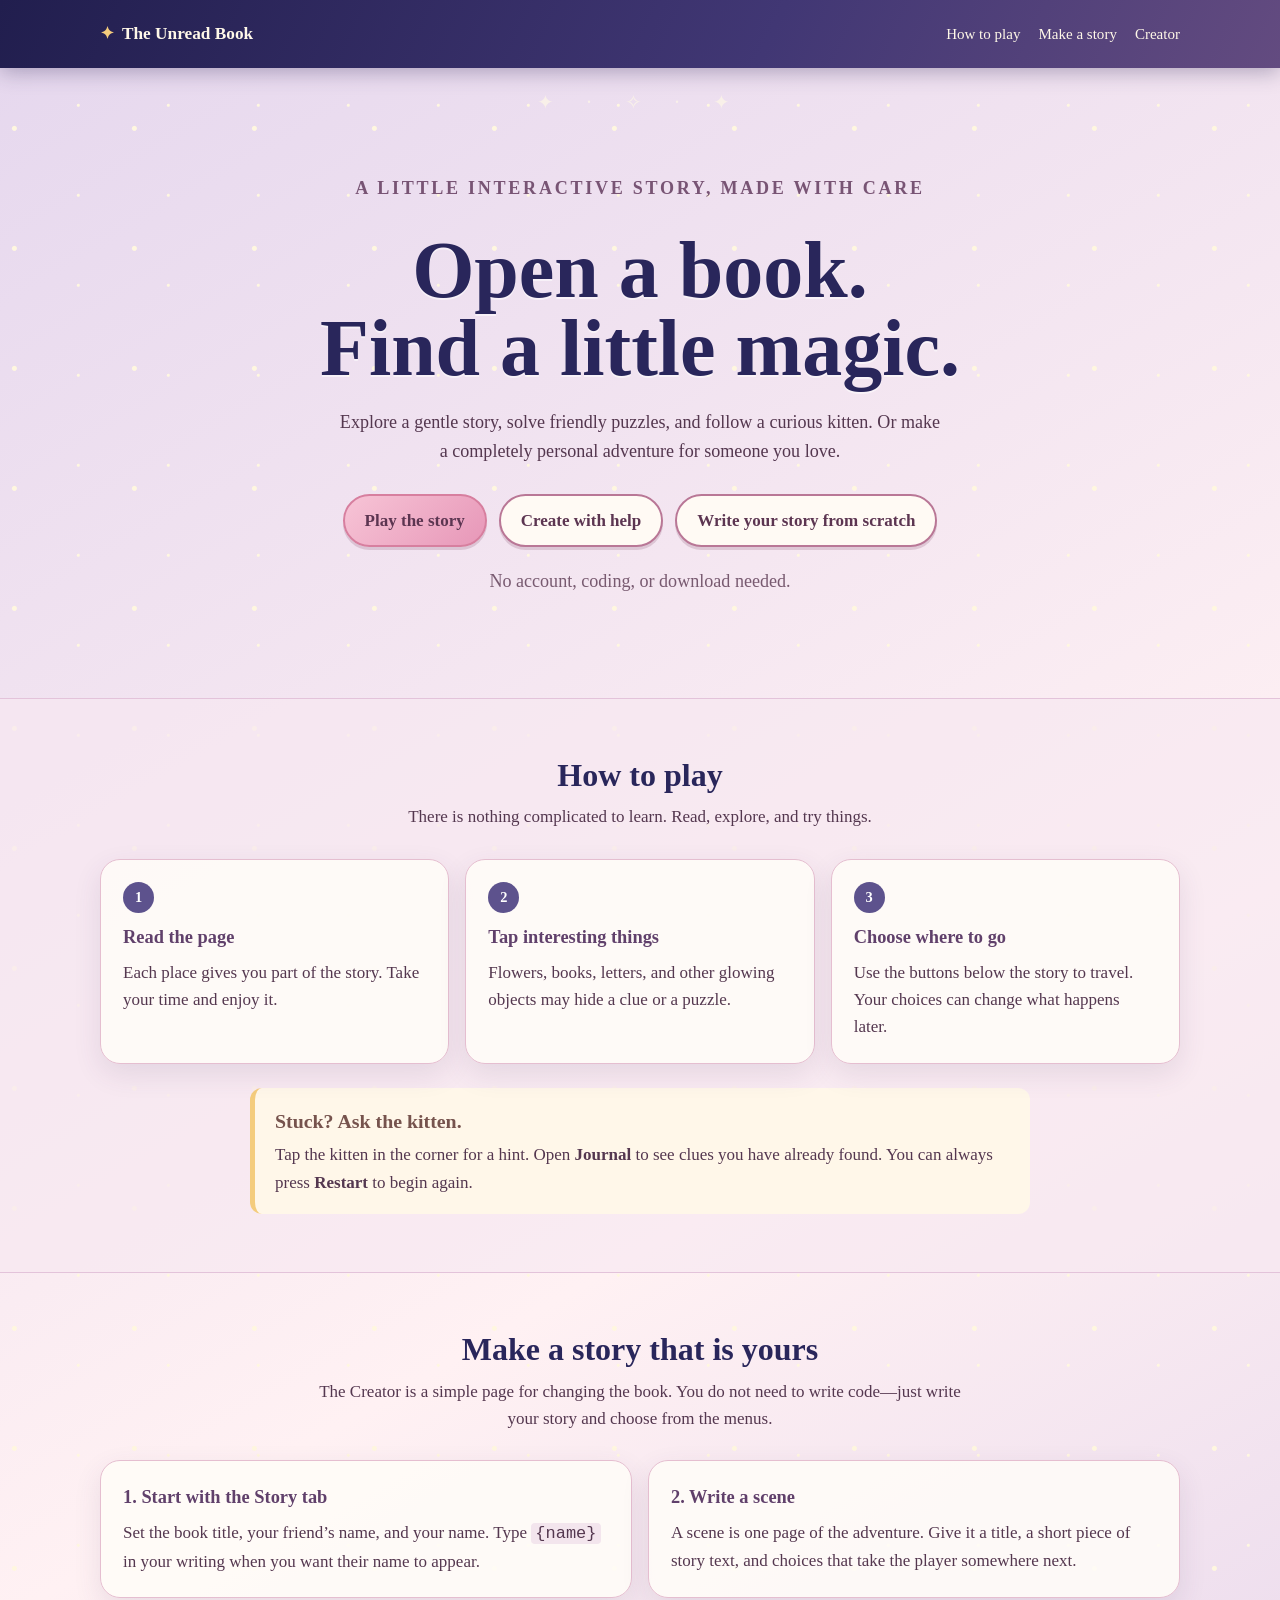
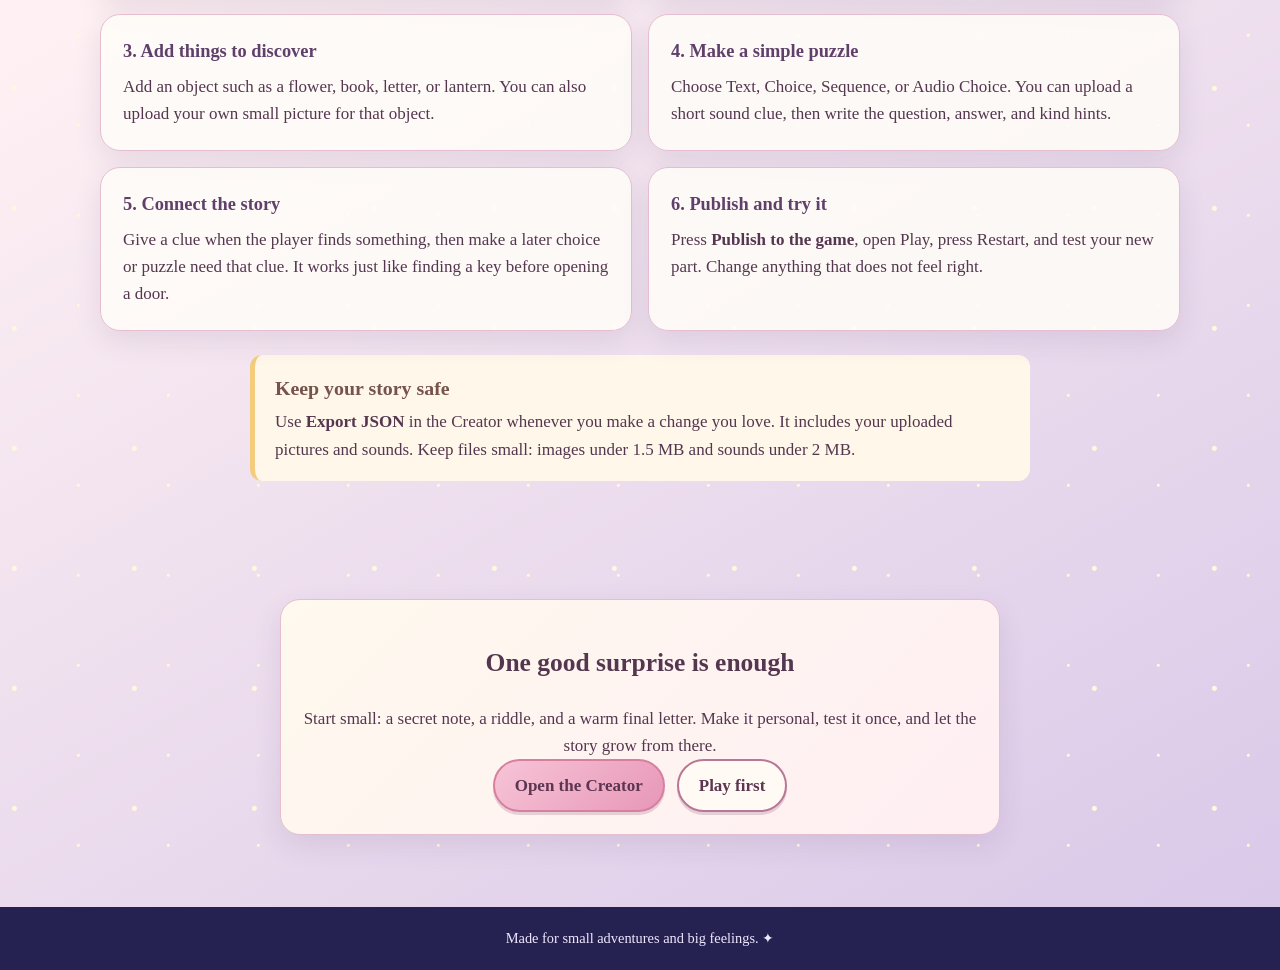
==== commit 9f4420af: "Add assisted story creation wizard" ====
--- a/index.html
+++ b/index.html
@@ -3,7 +3,7 @@
 <body>
 <header class="top"><nav class="nav wrap"><a class="brand" href="index.html">The Unread Book</a><div class="navlinks"><a href="#play">How to play</a><a href="#create">Make a story</a><a href="editor.html">Creator</a></div></nav></header>
 <main>
-<section class="hero wrap"><p class="eyebrow">A little interactive story, made with care</p><h1>Open a book.<br>Find a little magic.</h1><p>Explore a gentle story, solve friendly puzzles, and follow a curious kitten. Or make a completely personal adventure for someone you love.</p><div class="actions"><a class="btn primary" href="play.html">Play the story</a><a class="btn" href="editor.html?new=1">Write your story from scratch</a></div><p class="hero-note">No account, coding, or download needed.</p></section>
+<section class="hero wrap"><p class="eyebrow">A little interactive story, made with care</p><h1>Open a book.<br>Find a little magic.</h1><p>Explore a gentle story, solve friendly puzzles, and follow a curious kitten. Or make a completely personal adventure for someone you love.</p><div class="actions"><a class="btn primary" href="play.html">Play the story</a><a class="btn" href="assistant.html">Create with help</a><a class="btn" href="editor.html?new=1">Write your story from scratch</a></div><p class="hero-note">No account, coding, or download needed.</p></section>
 <section class="section tint" id="play"><div class="wrap"><h2>How to play</h2><p class="intro">There is nothing complicated to learn. Read, explore, and try things.</p><div class="steps"><article class="card"><span class="number">1</span><h3>Read the page</h3><p>Each place gives you part of the story. Take your time and enjoy it.</p></article><article class="card"><span class="number">2</span><h3>Tap interesting things</h3><p>Flowers, books, letters, and other glowing objects may hide a clue or a puzzle.</p></article><article class="card"><span class="number">3</span><h3>Choose where to go</h3><p>Use the buttons below the story to travel. Your choices can change what happens later.</p></article></div><div class="how"><h3>Stuck? Ask the kitten.</h3><p>Tap the kitten in the corner for a hint. Open <strong>Journal</strong> to see clues you have already found. You can always press <strong>Restart</strong> to begin again.</p></div></div></section>
 <section class="section" id="create"><div class="wrap"><h2>Make a story that is yours</h2><p class="intro">The Creator is a simple page for changing the book. You do not need to write code—just write your story and choose from the menus.</p><div class="cards"><article class="card"><h3>1. Start with the Story tab</h3><p>Set the book title, your friend’s name, and your name. Type <code>{name}</code> in your writing when you want their name to appear.</p></article><article class="card"><h3>2. Write a scene</h3><p>A scene is one page of the adventure. Give it a title, a short piece of story text, and choices that take the player somewhere next.</p></article><article class="card"><h3>3. Add things to discover</h3><p>Add an object such as a flower, book, letter, or lantern. You can also upload your own small picture for that object.</p></article><article class="card"><h3>4. Make a simple puzzle</h3><p>Choose Text, Choice, Sequence, or Audio Choice. You can upload a short sound clue, then write the question, answer, and kind hints.</p></article><article class="card"><h3>5. Connect the story</h3><p>Give a clue when the player finds something, then make a later choice or puzzle need that clue. It works just like finding a key before opening a door.</p></article><article class="card"><h3>6. Publish and try it</h3><p>Press <strong>Publish to the game</strong>, open Play, press Restart, and test your new part. Change anything that does not feel right.</p></article></div><div class="how"><h3>Keep your story safe</h3><p>Use <strong>Export JSON</strong> in the Creator whenever you make a change you love. It includes your uploaded pictures and sounds. Keep files small: images under 1.5 MB and sounds under 2 MB.</p></div></div></section>
 <section class="callout"><div class="wrap"><div class="card"><h2>One good surprise is enough</h2><p>Start small: a secret note, a riddle, and a warm final letter. Make it personal, test it once, and let the story grow from there.</p><p class="actions"><a class="btn primary" href="editor.html">Open the Creator</a><a class="btn" href="play.html">Play first</a></p></div></div></section>
